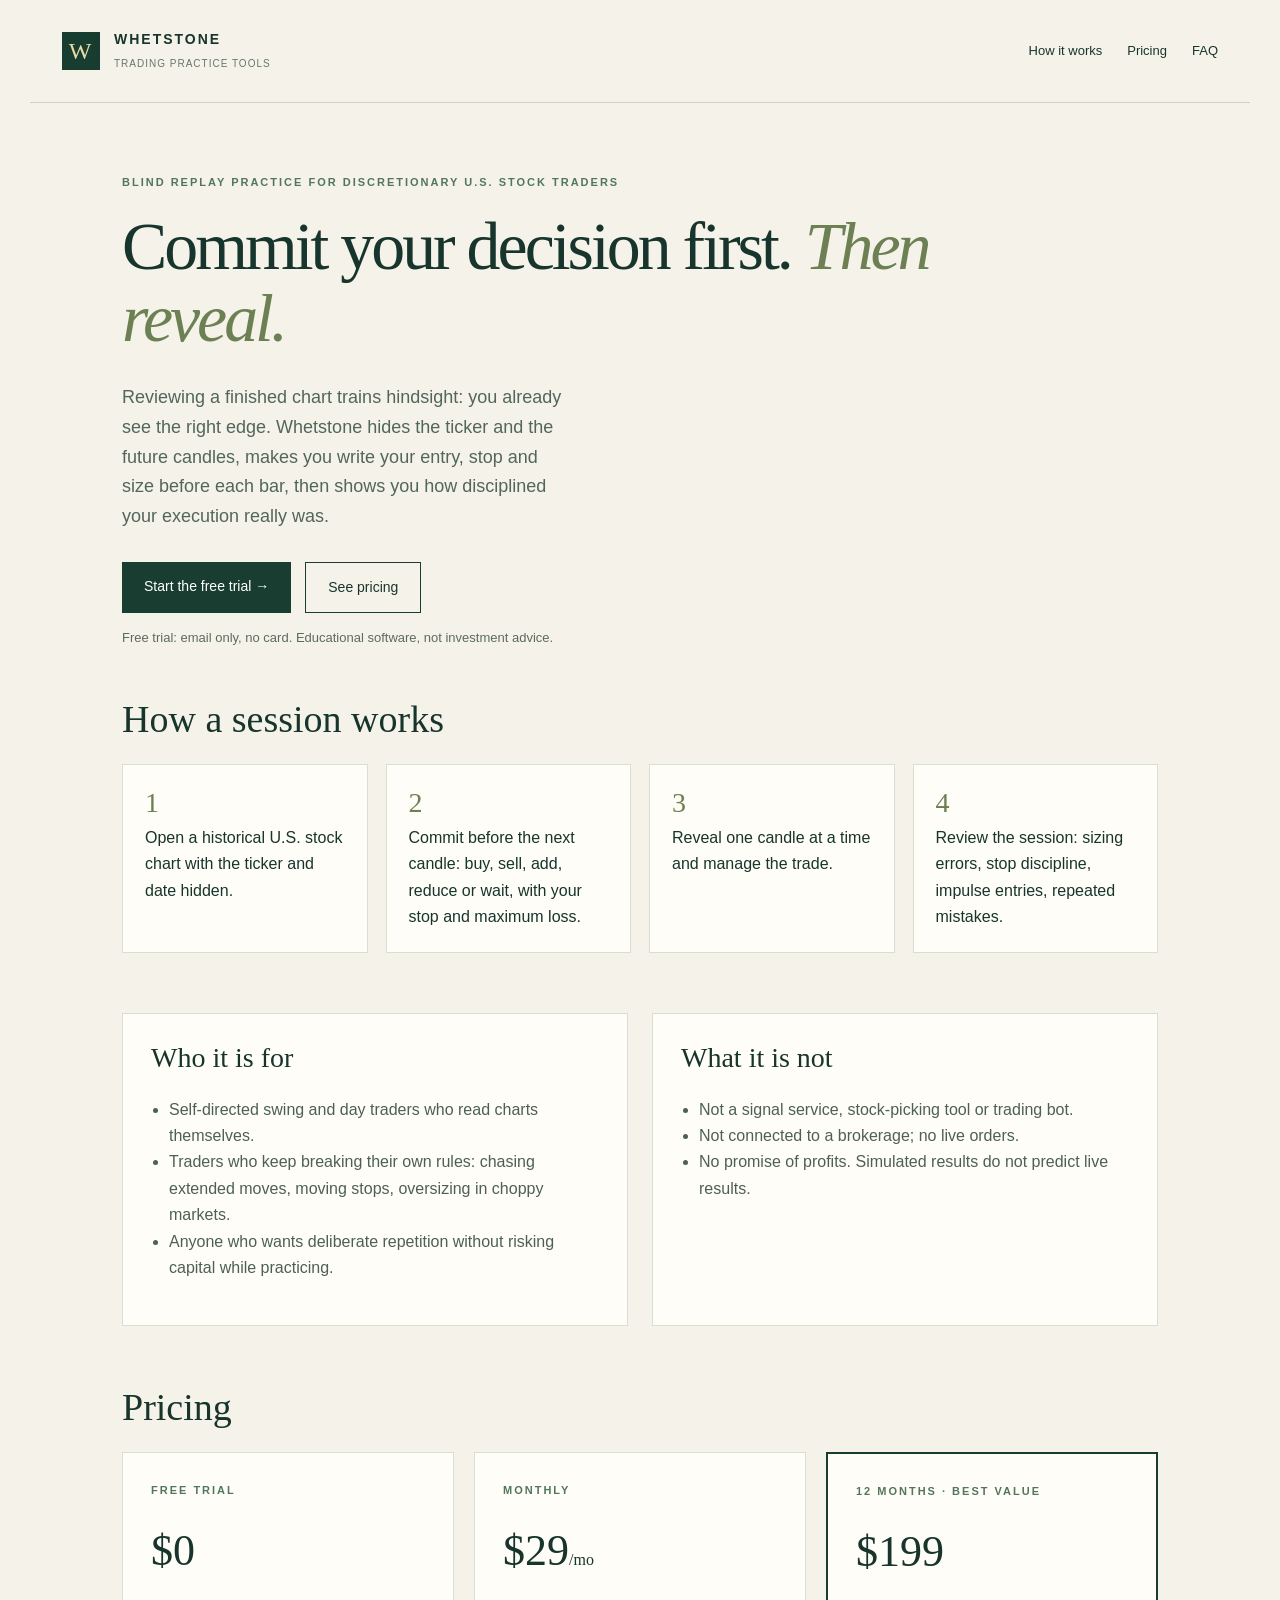
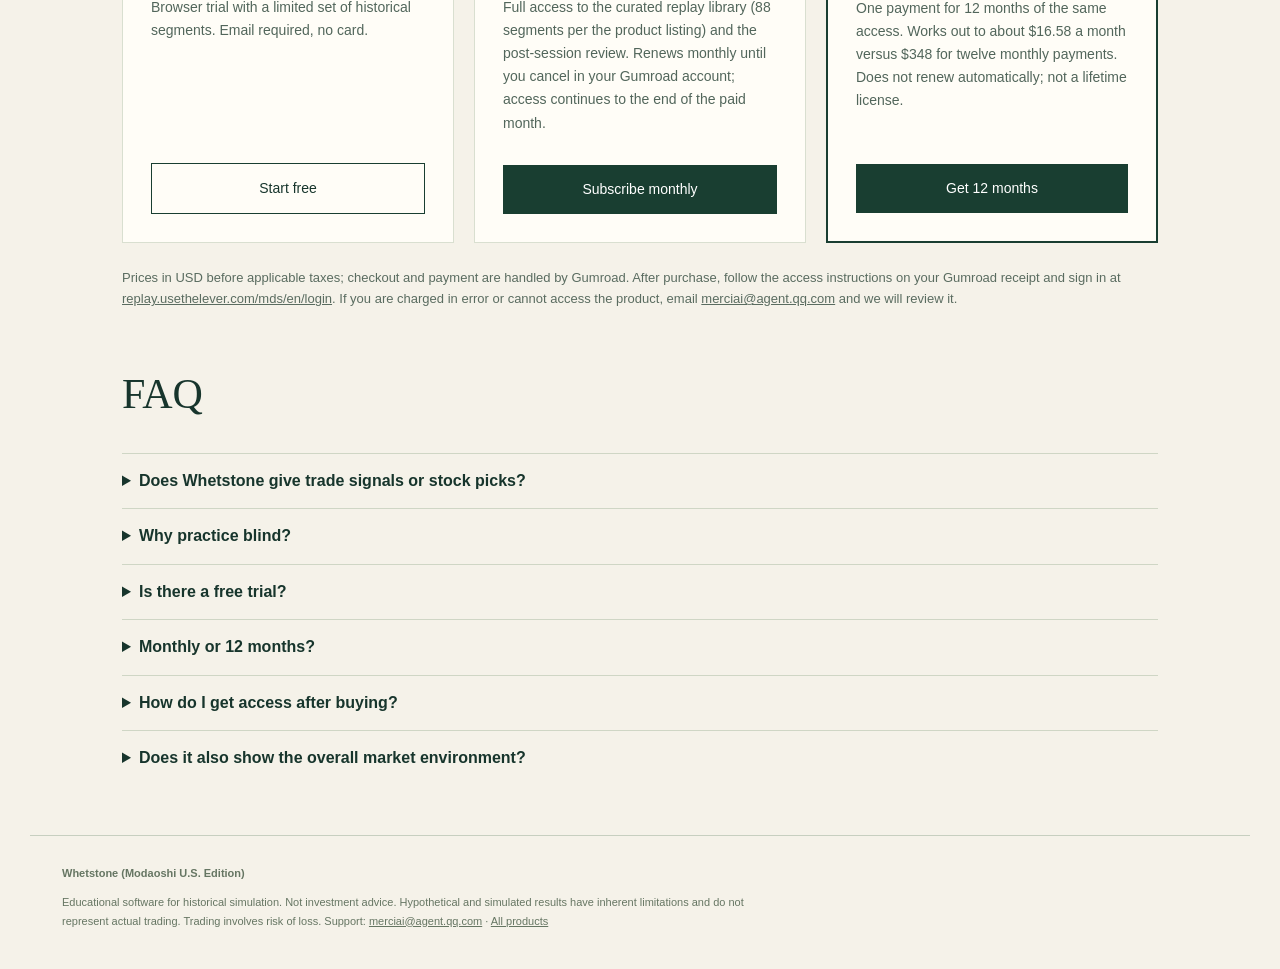
==== whetstone/index.html @ 30c6e228 "feat: Whetstone landing page with pricing, FAQ and direct Gumroad checkout; list open-source MCP ser" ====
<!doctype html>
<html lang="en">
<head>
<meta charset="utf-8">
<meta name="viewport" content="width=device-width,initial-scale=1">
<title>Whetstone — Blind Bar-by-Bar Replay Trainer for U.S. Stock Traders</title>
<meta name="description" content="Practice U.S. stock trading decisions without hindsight: the ticker and future candles are hidden, you commit entry, stop and size, then reveal. Free browser trial; $29/month or $199 for 12 months.">
<link rel="canonical" href="https://alicexixi85.github.io/modaoshi-geo-facts/whetstone/">
<meta property="og:title" content="Whetstone — commit your decision first, then reveal">
<meta property="og:description" content="Blind bar-by-bar replay practice for discretionary U.S. stock traders. Free trial in the browser.">
<meta property="og:type" content="website">
<meta property="og:url" content="https://alicexixi85.github.io/modaoshi-geo-facts/whetstone/">
<meta name="theme-color" content="#12372e">
<link rel="stylesheet" href="../styles.css">
<style>
.wrap{max-width:1100px;margin:auto;padding:0 32px}
.hero2{padding:70px 0 50px}
.hero2 h1{max-width:820px}
.cta-row{display:flex;gap:14px;flex-wrap:wrap;margin-top:8px}
.ghost{display:inline-flex;padding:13px 22px;border:1px solid #193e31;text-decoration:none;font-size:14px}
.steps{display:grid;grid-template-columns:repeat(4,1fr);gap:18px;margin:10px 0 60px}
.steps div{background:#fffdf7;border:1px solid #d9dfd0;padding:22px}
.steps b{font:28px Georgia,serif;color:#6c8053;display:block;margin-bottom:6px}
h2.sec{font:38px/1.15 Georgia,serif;margin:0 0 22px;font-weight:400}
.two{display:grid;grid-template-columns:1fr 1fr;gap:24px;margin-bottom:60px}
.card{background:#fffdf7;border:1px solid #d9dfd0;padding:28px}
.card ul{padding-left:18px;color:#4d6055}
.prices{display:grid;grid-template-columns:repeat(3,1fr);gap:20px;margin-bottom:24px}
.price{background:#fffdf7;border:1px solid #d9dfd0;padding:28px;display:flex;flex-direction:column}
.price.feat{border:2px solid #193e31}
.price .amt{font:44px Georgia,serif;margin:6px 0}
.price p{color:#52665b;font-size:14px;flex:1}
.price a{margin-top:16px;text-align:center;justify-content:center}
.note{font-size:13px;color:#5a6c60;margin-bottom:60px}
.faq2 details{border-top:1px solid #cfd6c5;padding:14px 0}
.faq2 summary{cursor:pointer;font-weight:600}
.faq2 p{color:#52665b;font-size:15px}
@media(max-width:860px){.steps,.prices,.two{grid-template-columns:1fr}.wrap{padding:0 20px}}
</style>
<script type="application/ld+json">
{"@context":"https://schema.org","@graph":[
{"@type":"SoftwareApplication","name":"Whetstone (Modaoshi U.S. Edition) — blind bar-by-bar replay trainer","applicationCategory":"EducationalApplication","operatingSystem":"Web browser","url":"https://alicexixi85.github.io/modaoshi-geo-facts/whetstone/","description":"Browser-based practice tool for discretionary U.S. stock traders: hidden ticker and future candles, committed entry, stop and size, then reveal and review. Historical simulation; not investment advice.","offers":[{"@type":"Offer","name":"Monthly","price":"29","priceCurrency":"USD","url":"https://dejunchen770231.gumroad.com/l/modaoshi-us-replay-monthly"},{"@type":"Offer","name":"12 months, one payment","price":"199","priceCurrency":"USD","url":"https://dejunchen770231.gumroad.com/l/modaoshi-us-replay-annual"}]},
{"@type":"FAQPage","mainEntity":[
{"@type":"Question","name":"Does Whetstone give trade signals or stock picks?","acceptedAnswer":{"@type":"Answer","text":"No. Whetstone is historical practice software. It does not predict prices, recommend securities, connect to a brokerage or place trades."}},
{"@type":"Question","name":"Is there a free trial?","acceptedAnswer":{"@type":"Answer","text":"Yes. The browser trial at replay.usethelever.com/mds/en/trial needs only an email address and no card."}},
{"@type":"Question","name":"How do I get access after buying?","acceptedAnswer":{"@type":"Answer","text":"Check out on Gumroad. Your access instructions are on the Gumroad receipt; you then sign in at replay.usethelever.com/mds/en/login with your purchase email."}},
{"@type":"Question","name":"What is the difference between the monthly and the 12-month plan?","acceptedAnswer":{"@type":"Answer","text":"Monthly is $29 and renews until you cancel. The 12-month pass is a single $199 payment for 12 months of access and does not renew automatically."}}
]}]}
</script>
</head>
<body>
<header><a class="brand" href="../"><span class="mark">W</span><span>WHETSTONE<br><span class="subbrand">TRADING PRACTICE TOOLS</span></span></a>
<nav><a href="#how">How it works</a><a href="#pricing">Pricing</a><a href="#faq">FAQ</a></nav></header>
<main class="wrap">
<section class="hero2">
<p class="kicker">BLIND REPLAY PRACTICE FOR DISCRETIONARY U.S. STOCK TRADERS</p>
<h1>Commit your decision first. <em>Then reveal.</em></h1>
<p class="intro">Reviewing a finished chart trains hindsight: you already see the right edge. Whetstone hides the ticker and the future candles, makes you write your entry, stop and size before each bar, then shows you how disciplined your execution really was.</p>
<div class="cta-row">
<a class="primary" href="https://replay.usethelever.com/mds/en/trial?utm_source=whetstone_landing&amp;utm_medium=hero&amp;utm_campaign=landing_v1">Start the free trial →</a>
<a class="ghost" href="#pricing">See pricing</a>
</div>
<p class="note" style="margin:14px 0 0">Free trial: email only, no card. Educational software, not investment advice.</p>
</section>

<section id="how">
<h2 class="sec">How a session works</h2>
<div class="steps">
<div><b>1</b>Open a historical U.S. stock chart with the ticker and date hidden.</div>
<div><b>2</b>Commit before the next candle: buy, sell, add, reduce or wait, with your stop and maximum loss.</div>
<div><b>3</b>Reveal one candle at a time and manage the trade.</div>
<div><b>4</b>Review the session: sizing errors, stop discipline, impulse entries, repeated mistakes.</div>
</div>
</section>

<section class="two">
<div class="card"><h2 class="sec" style="font-size:28px">Who it is for</h2>
<ul><li>Self-directed swing and day traders who read charts themselves.</li>
<li>Traders who keep breaking their own rules: chasing extended moves, moving stops, oversizing in choppy markets.</li>
<li>Anyone who wants deliberate repetition without risking capital while practicing.</li></ul></div>
<div class="card"><h2 class="sec" style="font-size:28px">What it is not</h2>
<ul><li>Not a signal service, stock-picking tool or trading bot.</li>
<li>Not connected to a brokerage; no live orders.</li>
<li>No promise of profits. Simulated results do not predict live results.</li></ul></div>
</section>

<section id="pricing">
<h2 class="sec">Pricing</h2>
<div class="prices">
<div class="price"><span class="kicker">FREE TRIAL</span><div class="amt">$0</div><p>Browser trial with a limited set of historical segments. Email required, no card.</p>
<a class="ghost" href="https://replay.usethelever.com/mds/en/trial?utm_source=whetstone_landing&amp;utm_medium=pricing&amp;utm_campaign=landing_v1">Start free</a></div>
<div class="price"><span class="kicker">MONTHLY</span><div class="amt">$29<small style="font-size:16px">/mo</small></div><p>Full access to the curated replay library (88 segments per the product listing) and the post-session review. Renews monthly until you cancel in your Gumroad account; access continues to the end of the paid month.</p>
<a class="primary" href="https://dejunchen770231.gumroad.com/l/modaoshi-us-replay-monthly?wanted=true&amp;utm_source=whetstone_landing&amp;utm_medium=pricing&amp;utm_campaign=landing_v1">Subscribe monthly</a></div>
<div class="price feat"><span class="kicker">12 MONTHS · BEST VALUE</span><div class="amt">$199</div><p>One payment for 12 months of the same access. Works out to about $16.58 a month versus $348 for twelve monthly payments. Does not renew automatically; not a lifetime license.</p>
<a class="primary" href="https://dejunchen770231.gumroad.com/l/modaoshi-us-replay-annual?wanted=true&amp;utm_source=whetstone_landing&amp;utm_medium=pricing&amp;utm_campaign=landing_v1">Get 12 months</a></div>
</div>
<p class="note">Prices in USD before applicable taxes; checkout and payment are handled by Gumroad. After purchase, follow the access instructions on your Gumroad receipt and sign in at <a href="https://replay.usethelever.com/mds/en/login">replay.usethelever.com/mds/en/login</a>. If you are charged in error or cannot access the product, email <a href="mailto:merciai@agent.qq.com">merciai@agent.qq.com</a> and we will review it.</p>
</section>

<section id="faq" class="faq2" style="padding:0 0 50px;border:0">
<h2 class="sec">FAQ</h2>
<details><summary>Does Whetstone give trade signals or stock picks?</summary><p>No. It is historical practice software. It does not predict prices, recommend securities, connect to a brokerage or place trades.</p></details>
<details><summary>Why practice blind?</summary><p>When you can see how a chart ended, every decision looks obvious. Hiding the ticker, date and future candles forces you to decide under the same uncertainty you face live, and to write your stop and size before you know the outcome. Choosing to wait counts as a decision too.</p></details>
<details><summary>Is there a free trial?</summary><p>Yes. The <a href="https://replay.usethelever.com/mds/en/trial?utm_source=whetstone_landing&amp;utm_medium=faq&amp;utm_campaign=landing_v1">browser trial</a> needs only an email address and no card.</p></details>
<details><summary>Monthly or 12 months?</summary><p>Monthly ($29) renews until you cancel. The 12-month pass ($199) is one payment for 12 months and does not renew. If you plan to practice for more than about seven months, the 12-month pass costs less.</p></details>
<details><summary>How do I get access after buying?</summary><p>The Gumroad receipt contains the access instructions. Sign in at replay.usethelever.com/mds/en/login with your purchase email.</p></details>
<details><summary>Does it also show the overall market environment?</summary><p>A separate product, the <a href="https://signal.usethelever.com">Traffic Light dashboard</a>, publishes an end-of-day GREEN / YELLOW / RED description of the broad U.S. market. It is sold separately and is market context, not a trade signal.</p></details>
</section>
</main>
<footer><span>Whetstone (Modaoshi U.S. Edition)</span>
<p>Educational software for historical simulation. Not investment advice. Hypothetical and simulated results have inherent limitations and do not represent actual trading. Trading involves risk of loss. Support: <a href="mailto:merciai@agent.qq.com">merciai@agent.qq.com</a> · <a href="../">All products</a></p></footer>
</body>
</html>
---- styles.css ----
*{box-sizing:border-box}html{scroll-behavior:smooth;scroll-padding-top:30px}body{margin:0;background:#f5f2e9;color:#17352c;font:16px/1.65 "Segoe UI",Arial,sans-serif}a{color:inherit}header,main,footer{max-width:1220px;margin:auto}header{padding:28px 32px;display:flex;align-items:center;justify-content:space-between;border-bottom:1px solid #ccd2c5}.brand{text-decoration:none;font-size:14px;letter-spacing:2px;font-weight:800;display:flex;gap:14px;align-items:center}.mark{display:grid;place-items:center;width:38px;height:38px;background:#173d31;color:#e8dba7;font:24px Georgia,serif}.subbrand{font-size:10px;color:#68766d;font-weight:500;letter-spacing:1px}nav{display:flex;gap:25px;font-size:13px}nav a{text-decoration:none}.hero{padding:80px 32px;display:grid;grid-template-columns:1.3fr 1fr;gap:70px}.kicker{font-size:11px;letter-spacing:2px;font-weight:750;color:#52765c;margin:0 0 20px}h1{font:clamp(48px,5.3vw,75px)/1.06 Georgia,"Times New Roman",serif;letter-spacing:-3px;margin:0 0 28px;font-weight:400}h1 em{color:#6c8053;font-weight:400}.intro{max-width:440px;color:#52665b;font-size:18px;margin-bottom:30px}.primary{display:inline-flex;gap:54px;padding:13px 22px;background:#193e31;color:#fff;text-decoration:none;font-size:14px}.index{background:#173b30;color:#f6f3e6;padding:32px;align-self:center;border-radius:3px}.index-label{font-size:10px;letter-spacing:2px;color:#bfd0a1}.index>a{display:flex;align-items:center;gap:18px;text-decoration:none;padding:23px 0;border-bottom:1px solid #426252;font-size:14px}.index b{font:20px Georgia,serif;color:#c5d6a6}.index span{flex:1}.index small{display:block;color:#a7bdae;font-size:11px;margin-top:4px}.index p{font-size:12px;color:#b6c6b7;margin-top:25px}.catalog{padding:0 32px 70px;display:grid;grid-template-columns:1fr 1fr;gap:24px}.catalog article{background:#fffdf7;border:1px solid #d9dfd0;padding:34px;display:flex;flex-direction:column;scroll-margin-top:25px}.catalog h2{font:28px/1.25 Georgia,"Microsoft Yahei",serif;margin:0 0 18px}.description{font-size:16px;min-height:108px}.catalog h3{font-size:12px;letter-spacing:1px;text-transform:uppercase;margin:12px 0 0}.catalog h3+p{font-size:14px;color:#5a6c60;margin-top:5px}.catalog ul{font-size:13px;padding-left:17px;color:#5a6c60;margin-bottom:25px}.catalog li{margin-bottom:10px}.offers{margin-top:auto;display:grid;gap:10px}.buy{border:1px solid #bfd0b5;text-decoration:none;display:grid;grid-template-columns:1fr auto;padding:12px 16px;align-items:center;font-size:13px;background:#f4f7eb}.buy b{font-size:20px}.buy small{font-size:10px;color:#627658;grid-column:1/-1}.buy:hover,.buy:focus-visible{background:#e6eddb;border-color:#617b4f}.source{font-size:11px;color:#61775d;margin-top:16px}#faq{border-top:1px solid #ccd2c5;padding:60px 32px}#faq>h2{font:42px/1.15 Georgia,serif;margin:0 0 35px}.faqs{display:grid;grid-template-columns:1fr 1fr;gap:8px 50px}.answer{border-top:1px solid #cfd6c5;padding:14px 0}.answer h3{font-size:15px}.answer p{font-size:14px;color:#5a6c60}.contact{margin:0 32px 60px;padding:28px 35px;background:#e6eadb}.contact h2{font:26px Georgia,serif;margin-top:0}.contact p{font-size:14px;margin-bottom:0}footer{padding:28px 32px;border-top:1px solid #c7cfc0;font-size:11px;color:#667663;display:block}footer>span{font-weight:700}footer>p{max-width:720px}.skip{position:absolute;top:-70px;padding:10px;background:white;z-index:9}.skip:focus{top:0}a:focus-visible{outline:3px solid #b38731;outline-offset:4px}@media(max-width:760px){header{padding:20px;flex-wrap:wrap;gap:20px}.subbrand{display:none}nav{gap:20px}.hero{grid-template-columns:1fr;padding:45px 20px;gap:36px}h1{letter-spacing:-2px}.catalog{grid-template-columns:1fr;padding:0 20px 40px}.catalog article{padding:26px}.description{min-height:0}.faqs{grid-template-columns:1fr}#faq{padding:40px 20px}.contact{margin:0 20px 40px;padding:24px}.buy{font-size:12px}footer{padding:24px 20px}}@media(prefers-reduced-motion:reduce){html{scroll-behavior:auto}}
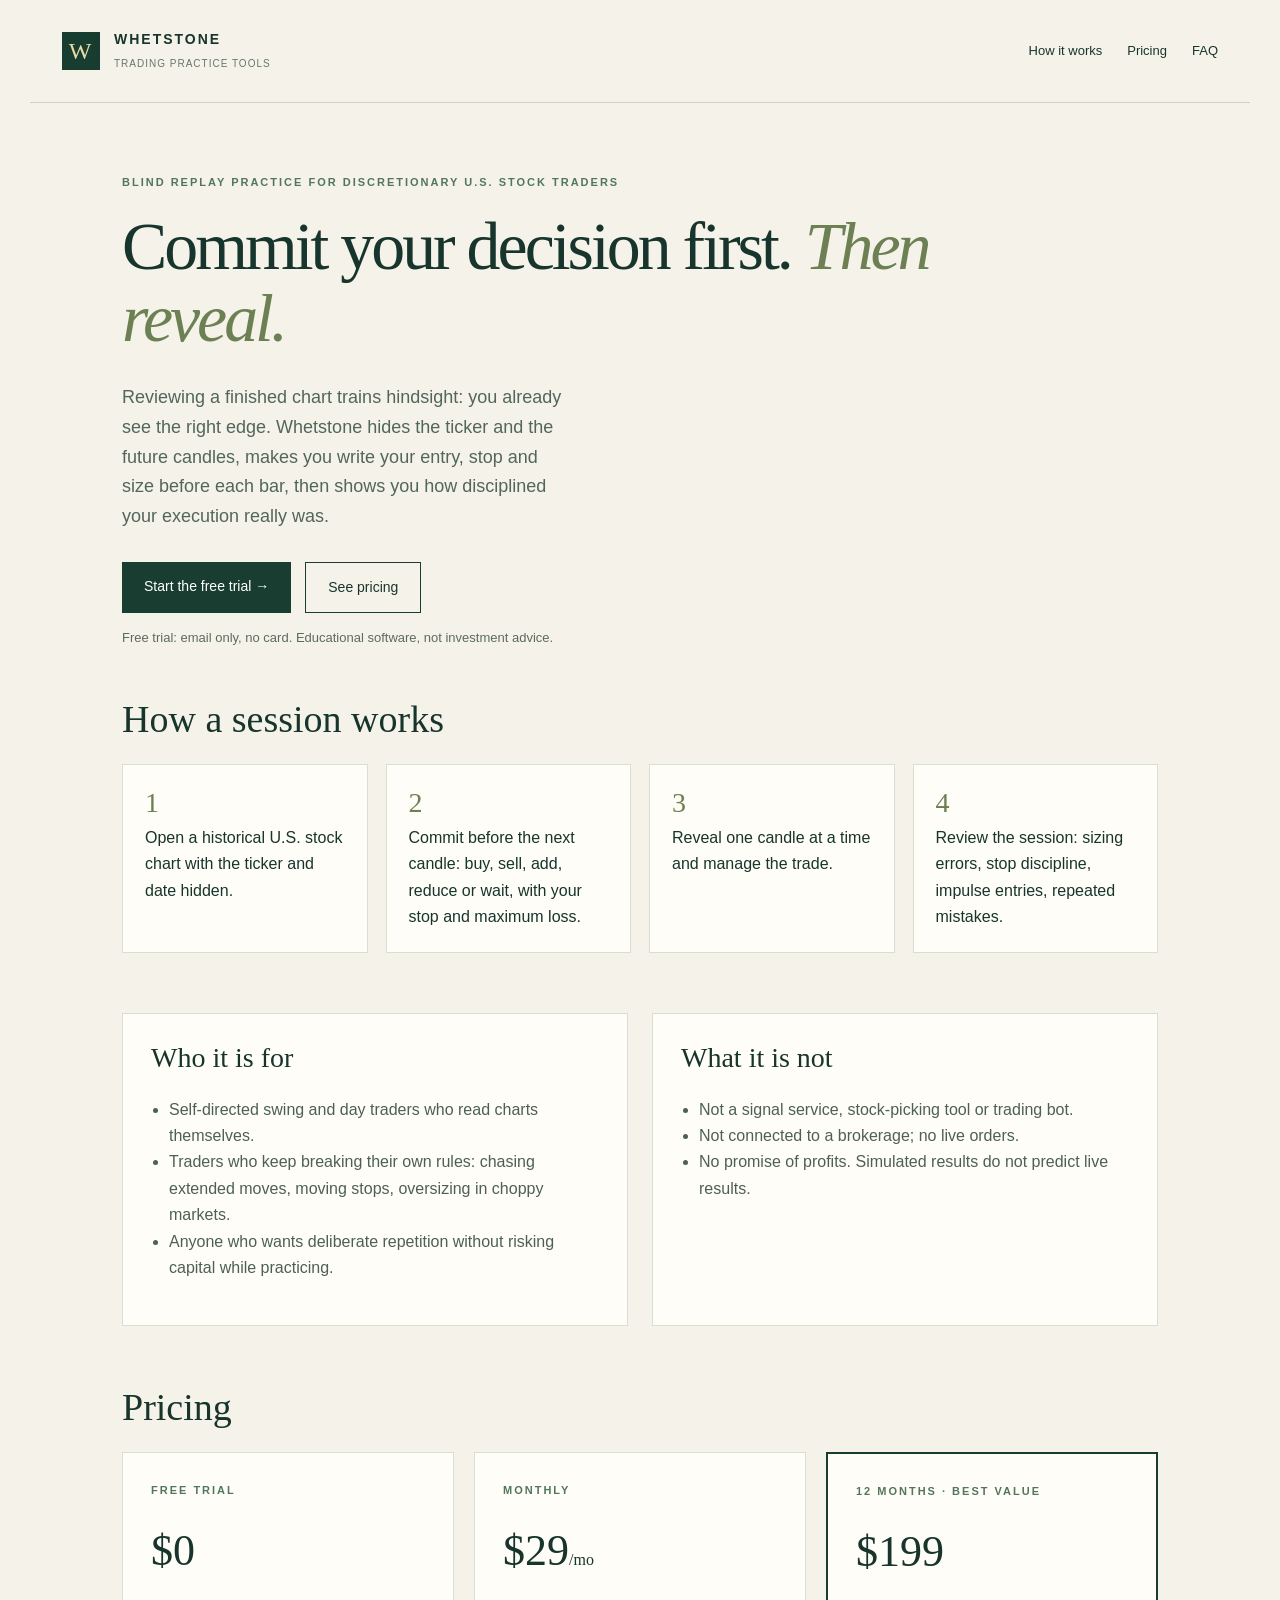
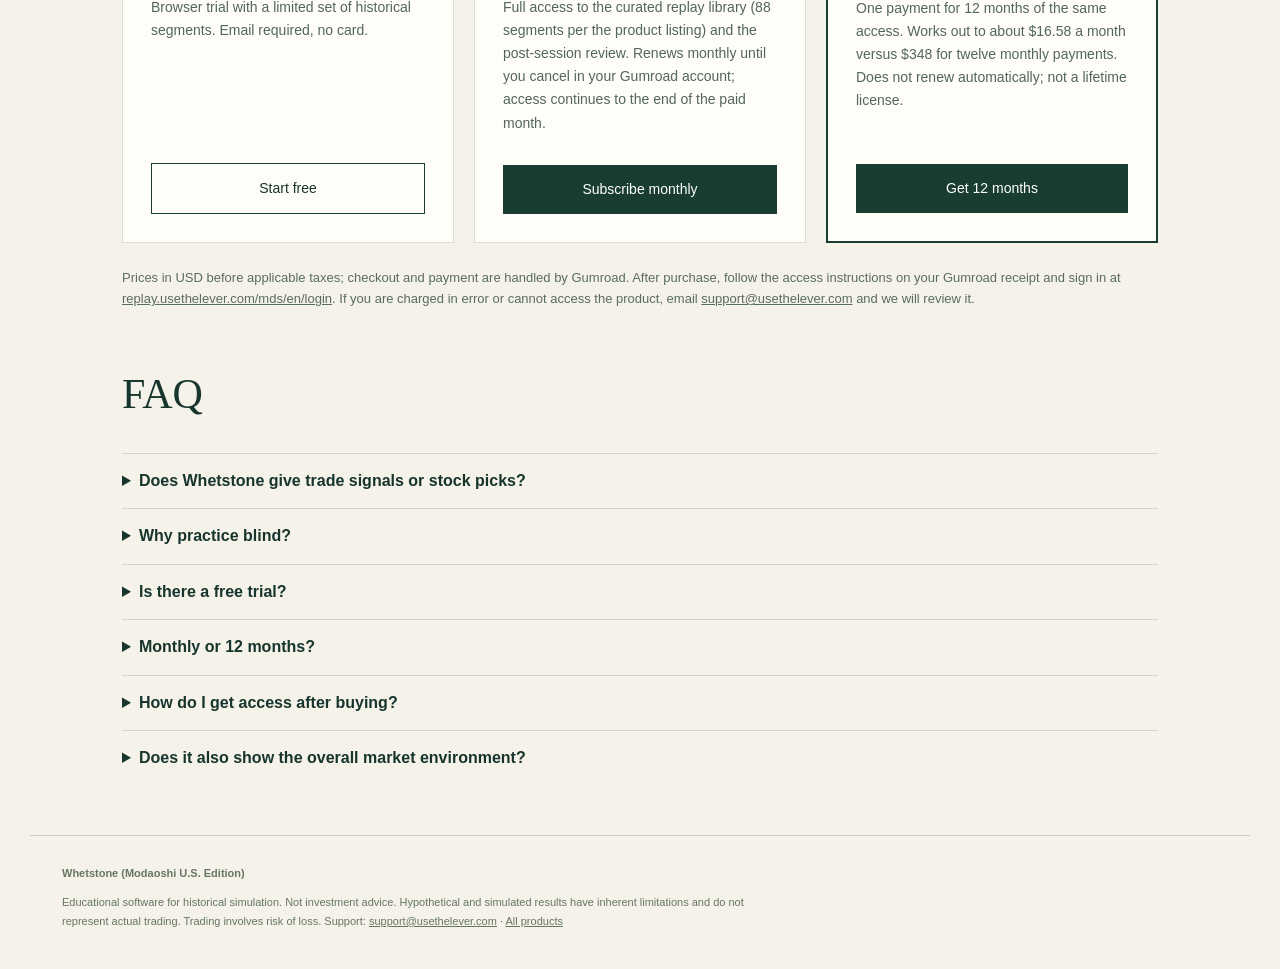
==== commit 63b85ac6: "Restore pre-2026-11-22 clean product facts (30c6e22)" ====
--- a/whetstone/index.html
+++ b/whetstone/index.html
@@ -90,11 +90,11 @@
 <div class="price"><span class="kicker">FREE TRIAL</span><div class="amt">$0</div><p>Browser trial with a limited set of historical segments. Email required, no card.</p>
 <a class="ghost" href="https://replay.usethelever.com/mds/en/trial?utm_source=whetstone_landing&amp;utm_medium=pricing&amp;utm_campaign=landing_v1">Start free</a></div>
 <div class="price"><span class="kicker">MONTHLY</span><div class="amt">$29<small style="font-size:16px">/mo</small></div><p>Full access to the curated replay library (88 segments per the product listing) and the post-session review. Renews monthly until you cancel in your Gumroad account; access continues to the end of the paid month.</p>
-<a class="primary" href="https://dejunchen770231.gumroad.com/l/modaoshi-us-replay-monthly?wanted=true&amp;utm_source=whetstone_landing&amp;utm_medium=pricing&amp;utm_campaign=landing_v1">Subscribe monthly</a></div>
+<a class="primary" href="https://dejunchen770231.gumroad.com/l/modaoshi-us-replay-monthly?utm_source=whetstone_landing&amp;utm_medium=pricing&amp;utm_campaign=landing_v1">Subscribe monthly</a></div>
 <div class="price feat"><span class="kicker">12 MONTHS · BEST VALUE</span><div class="amt">$199</div><p>One payment for 12 months of the same access. Works out to about $16.58 a month versus $348 for twelve monthly payments. Does not renew automatically; not a lifetime license.</p>
-<a class="primary" href="https://dejunchen770231.gumroad.com/l/modaoshi-us-replay-annual?wanted=true&amp;utm_source=whetstone_landing&amp;utm_medium=pricing&amp;utm_campaign=landing_v1">Get 12 months</a></div>
+<a class="primary" href="https://dejunchen770231.gumroad.com/l/modaoshi-us-replay-annual?utm_source=whetstone_landing&amp;utm_medium=pricing&amp;utm_campaign=landing_v1">Get 12 months</a></div>
 </div>
-<p class="note">Prices in USD before applicable taxes; checkout and payment are handled by Gumroad. After purchase, follow the access instructions on your Gumroad receipt and sign in at <a href="https://replay.usethelever.com/mds/en/login">replay.usethelever.com/mds/en/login</a>. If you are charged in error or cannot access the product, email <a href="mailto:merciai@agent.qq.com">merciai@agent.qq.com</a> and we will review it.</p>
+<p class="note">Prices in USD before applicable taxes; checkout and payment are handled by Gumroad. After purchase, follow the access instructions on your Gumroad receipt and sign in at <a href="https://replay.usethelever.com/mds/en/login">replay.usethelever.com/mds/en/login</a>. If you are charged in error or cannot access the product, email <a href="mailto:support@usethelever.com">support@usethelever.com</a> and we will review it.</p>
 </section>
 
 <section id="faq" class="faq2" style="padding:0 0 50px;border:0">
@@ -108,6 +108,6 @@
 </section>
 </main>
 <footer><span>Whetstone (Modaoshi U.S. Edition)</span>
-<p>Educational software for historical simulation. Not investment advice. Hypothetical and simulated results have inherent limitations and do not represent actual trading. Trading involves risk of loss. Support: <a href="mailto:merciai@agent.qq.com">merciai@agent.qq.com</a> · <a href="../">All products</a></p></footer>
+<p>Educational software for historical simulation. Not investment advice. Hypothetical and simulated results have inherent limitations and do not represent actual trading. Trading involves risk of loss. Support: <a href="mailto:support@usethelever.com">support@usethelever.com</a> · <a href="../">All products</a></p></footer>
 </body>
 </html>
